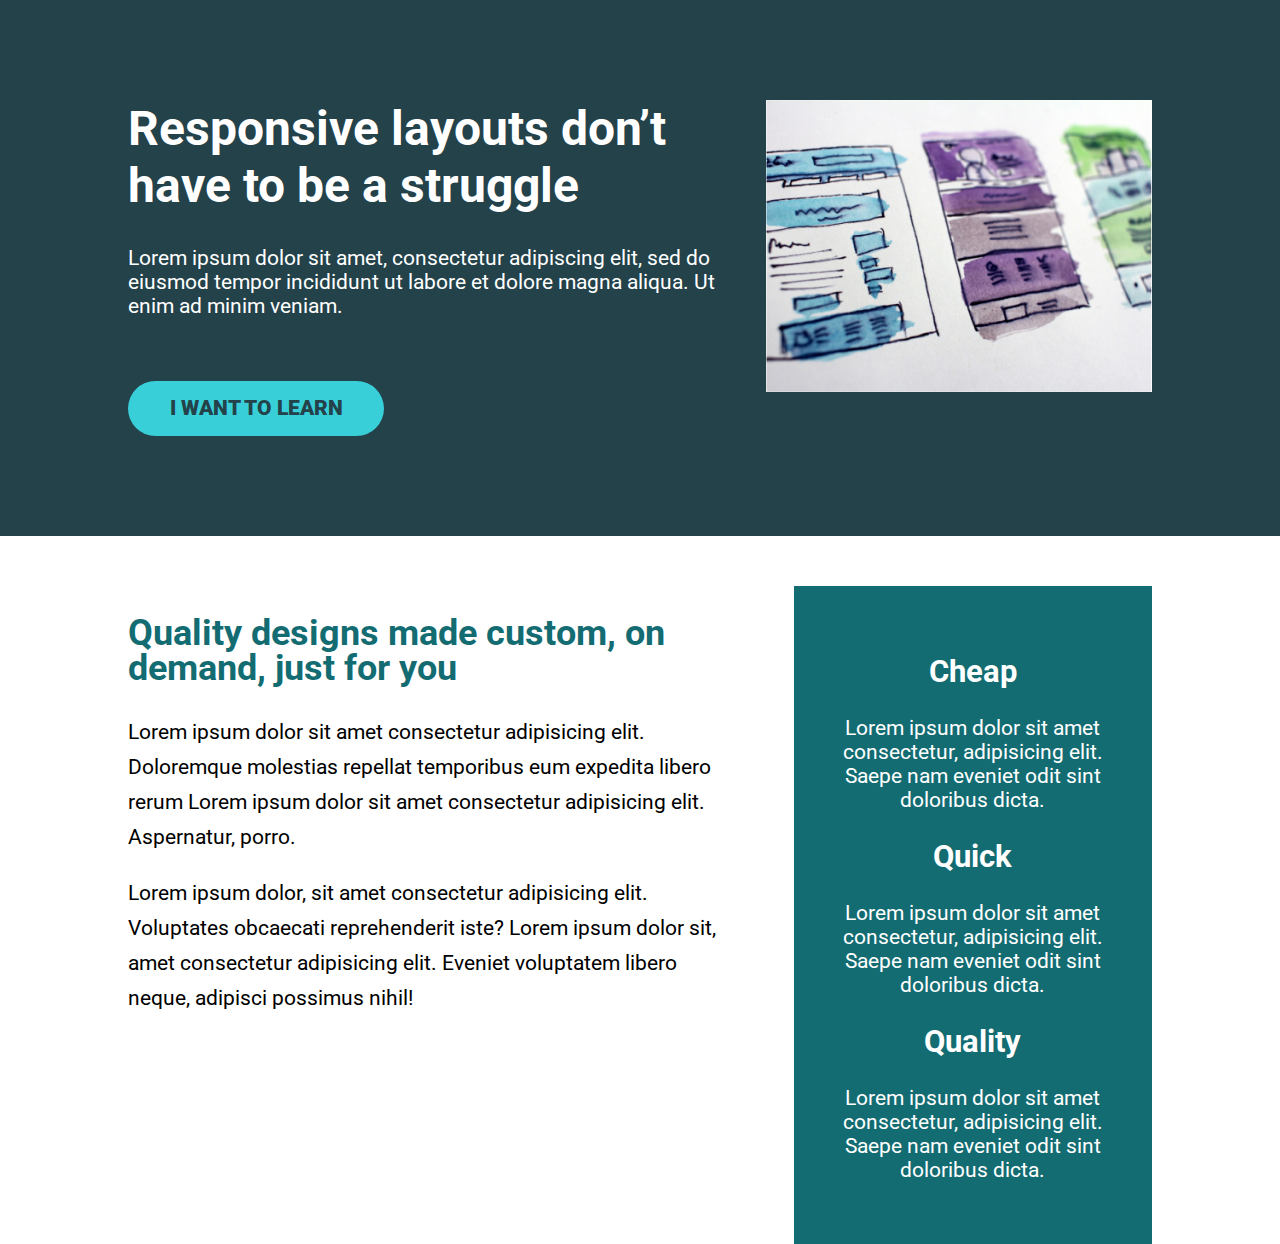
==== Dia - 4/index.html @ 494c9465 "Proyecto día 4 agregado" ====
<!DOCTYPE html>
<html lang="en">
<head>
    <meta charset="UTF-8">
    <meta name="viewport" content="width=device-width, initial-scale=1.0">
    <title>Conquering Rsponsive Layouts</title>
    <link href="https://fonts.googleapis.com/css2?family=Roboto:wght@400;900&display=swap" rel="stylesheet"> 
    <link rel="stylesheet" href="style.css">
</head>
<body>
    <div class="hero">
        <div class="container row">
            <div class="hero__text">
                <h1>Responsive layouts don’t have to be a struggle</h1>
                <p>Lorem ipsum dolor sit amet, consectetur adipiscing elit, sed do eiusmod tempor incididunt ut labore et dolore magna aliqua. Ut enim ad minim veniam.</p>
                <a href="https://courses.kevinpowell.co/" target="_blank" class="btn">I want to learn</a>
            </div>
            <div>
                <img src="/Dia - 4/img/hero-img.jpg" alt="Website sketch">
            </div>
        </div>
    </div> 

    <section class="section-two">
        <div>
            <div class="container row">
                <div class="left-col">
                    <h2>Quality designs made custom, on demand, just for you</h2>
                    <p>Lorem ipsum dolor sit amet consectetur adipisicing elit. Doloremque molestias repellat temporibus eum expedita libero rerum Lorem ipsum dolor sit amet consectetur adipisicing elit. Aspernatur, porro.</p>
                    <p>Lorem ipsum dolor, sit amet consectetur adipisicing elit. Voluptates obcaecati reprehenderit iste? Lorem ipsum dolor sit, amet consectetur adipisicing elit. Eveniet voluptatem libero neque, adipisci possimus nihil!</p>
                </div>
                <div class="right-col">
                    <h2>Cheap</h2>
                    <p>Lorem ipsum dolor sit amet consectetur, adipisicing elit. Saepe nam eveniet odit sint doloribus dicta.</p>
                    <h2>Quick</h2>
                    <p>Lorem ipsum dolor sit amet consectetur, adipisicing elit. Saepe nam eveniet odit sint doloribus dicta.</p>
                    <h2>Quality</h2>
                    <p>Lorem ipsum dolor sit amet consectetur, adipisicing elit. Saepe nam eveniet odit sint doloribus dicta.</p>
                </div>
            </div>
        </div>
    </section>
    

</body>
</html>
---- Dia - 4/style.css ----
/* 
////// For this challenge ///////

- All text is in the text.md file

// Requirements
1. Refer to the design specs for the
   overall layout 
2. The image should line up with
   the sidebar in the section
   below

*/

*, *::before, *::after {
    box-sizing: border-box;
}

body {
    margin: 0;
    font-family: 'Roboto', sans-serif;
    font-size: 1.3rem;
}

img {
    max-width: 100%;
}

h1 {
    font-size: 3rem;
    margin-top: 0;
}

.container {
    width: 80%;
    max-width: 1100px;
    margin: 0 auto;
}

.row {
    /* display: flex => flex container */
    display: flex;
    justify-content: space-between;
    
    /* can't use yet */
    /* gap: 100px; */
}

.col {
    /* these are now flex items */
    width: 100%;
}

.col + .col {
    margin-left: 30px;
}

.hero {
    padding: 100px 0;
    background-color: #23424A;
    color: #FFF;
}

.hero__text { 
    width: 62%;
}

.hero__img {
    width: 32%;
    align-self: flex-start;
}

.hero p {
    margin-bottom: 3em;
}

.btn {
    display: inline-block;
    text-decoration: none;
    text-transform: uppercase; 
    color: #23424A;
    font-weight: 900;
    background-color: #38CFD9;
    padding: .75em 2em;
    border-radius: 100px;
}

.btn:hover,
.btn:focus {
    opacity: .75; 
}

.section-two {
    margin-top: 50px;
}

.right-col {
    color: #fff;
    background-color: #136C72;
    text-align: center;
    padding: 2em;
    width: 35%;
}

.left-col {
    width: 60%;
    line-height: 35px;
}

.left-col h2 {
    color: #136C72;
    font-size: 36px;

}
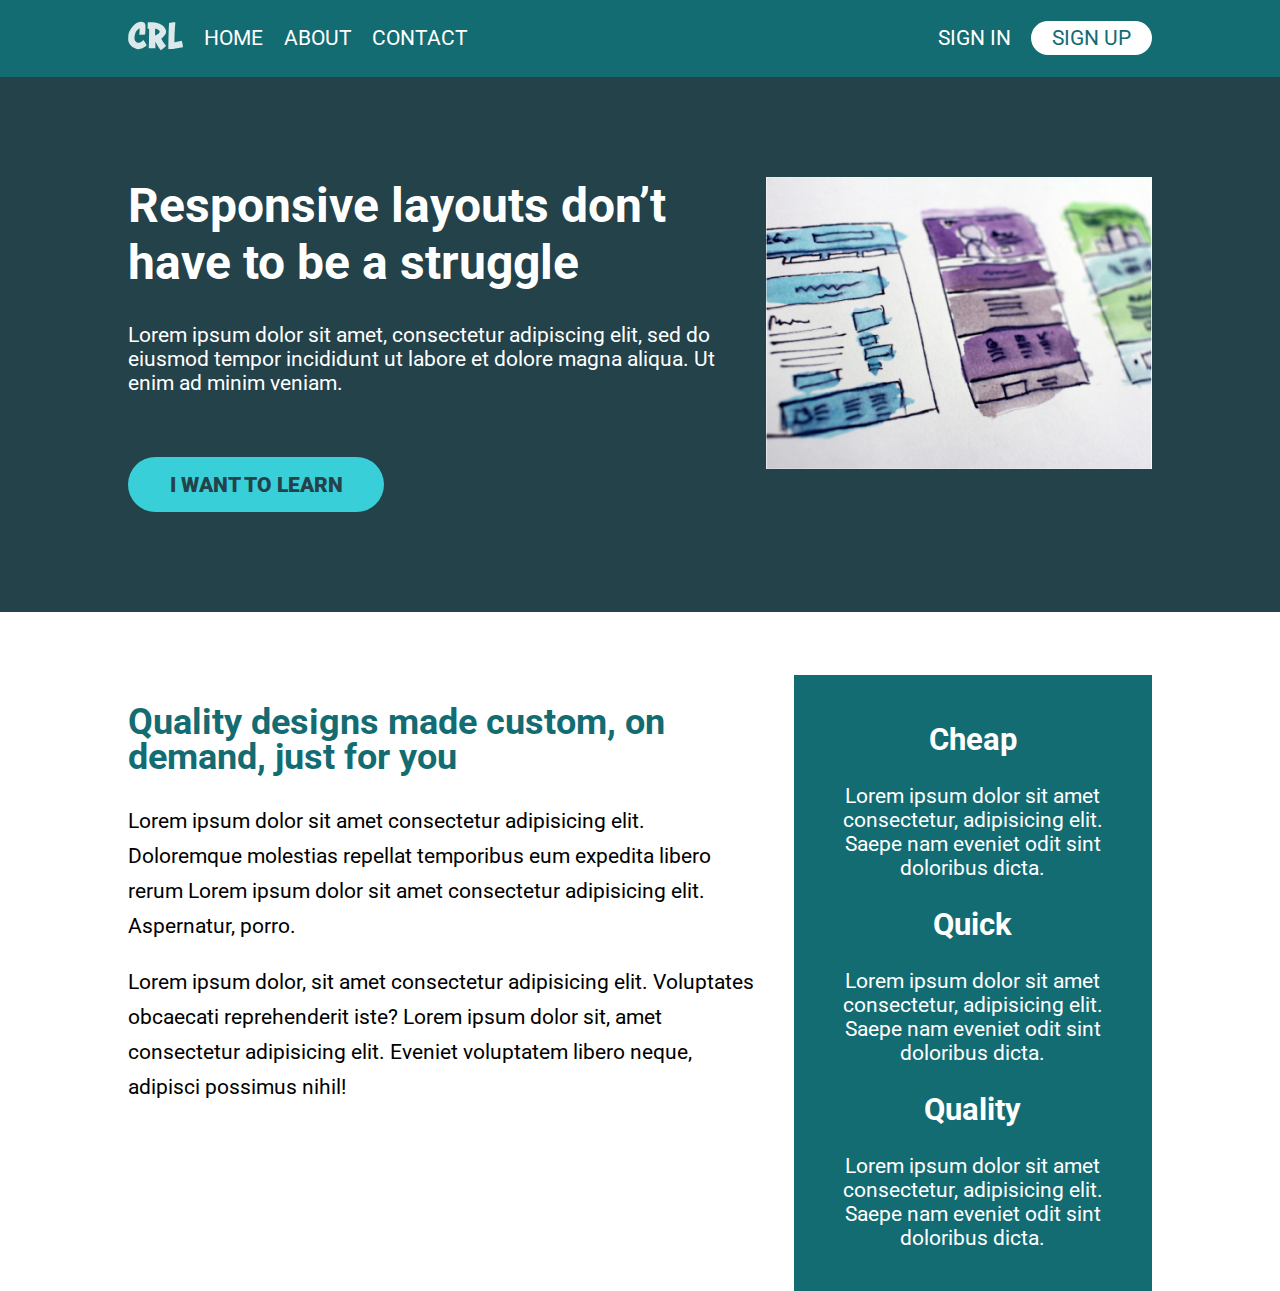
==== commit 1fae69c0: "Dia 4 - Modificado" ====
--- a/Dia - 4/index.html
+++ b/Dia - 4/index.html
@@ -8,6 +8,27 @@
     <link rel="stylesheet" href="style.css">
 </head>
 <body>
+
+    <header>
+        <div class="container row">
+            <a class="logo" href="">
+                <img src="./img/logo.svg" alt="Conquering responsive layouts">
+            </a>
+            <nav class="nav">
+                <ul class="nav__list">
+                    <li></li>
+                    <li class="nav__item"><a href="" class="nav__link">Home</a> </li>
+                    <li class="nav__item"><a href="" class="nav__link">About</a> </li>
+                    <li class="nav__item"><a href="" class="nav__link">Contact</a> </li>
+                </ul>
+                <ul class="nav__list">
+                    <li class="nav__item"><a href="" class="nav__link">Sign In</a> </li>
+                    <li class="nav__item"><a href="" class="nav__link --button">Sign Up</a> </li>
+                </ul>
+            </nav>
+        </div>
+    </header>
+
     <div class="hero">
         <div class="container row">
             <div class="hero__text">
--- a/Dia - 4/style.css
+++ b/Dia - 4/style.css
@@ -1,16 +1,3 @@
-/* 
-////// For this challenge ///////
-
-- All text is in the text.md file
-
-// Requirements
-1. Refer to the design specs for the
-   overall layout 
-2. The image should line up with
-   the sidebar in the section
-   below
-
-*/
 
 *, *::before, *::after {
     box-sizing: border-box;
@@ -24,6 +11,44 @@
 
 img {
     max-width: 100%;
+}
+
+header {
+    background-color: #136C72;
+    padding: 1em 0;
+}
+
+.nav {
+    display: flex;
+    justify-content: space-between;
+    align-items: center;
+    flex-grow: 1;
+    gap: 1em;
+
+}
+
+.nav__list {
+    margin: 0;
+    padding: 0;
+    list-style: none;
+
+    display: flex;
+    gap: 1em;
+}
+
+.nav__link {
+    color: #fff;
+    text-decoration: none;
+    text-transform: uppercase;
+    
+
+}
+
+.--button {
+    background: #fff;
+    color: #136c72;
+    padding: .25em 1em;
+    border-radius: 10em;
 }
 
 h1 {
@@ -46,6 +71,23 @@
     /* gap: 100px; */
 }
 
+.btn {
+    display: inline-block;
+    text-decoration: none;
+    text-transform: uppercase; 
+    color: #23424A;
+    font-weight: 900;
+    background-color: #38CFD9;
+    padding: .75em 2em;
+    border-radius: 100px;
+}
+
+.btn:hover,
+.btn:focus {
+    opacity: .75; 
+}
+
+
 .col {
     /* these are now flex items */
     width: 100%;
@@ -66,7 +108,7 @@
 }
 
 .hero__img {
-    width: 32%;
+    width: 35%;
     align-self: flex-start;
 }
 
@@ -74,36 +116,21 @@
     margin-bottom: 3em;
 }
 
-.btn {
-    display: inline-block;
-    text-decoration: none;
-    text-transform: uppercase; 
-    color: #23424A;
-    font-weight: 900;
-    background-color: #38CFD9;
-    padding: .75em 2em;
-    border-radius: 100px;
-}
-
-.btn:hover,
-.btn:focus {
-    opacity: .75; 
-}
 
 .section-two {
-    margin-top: 50px;
+    margin-top: 3em;
 }
 
 .right-col {
     color: #fff;
     background-color: #136C72;
     text-align: center;
-    padding: 2em;
+    padding: 1em;
     width: 35%;
 }
 
 .left-col {
-    width: 60%;
+    width: 62%;
     line-height: 35px;
 }
 
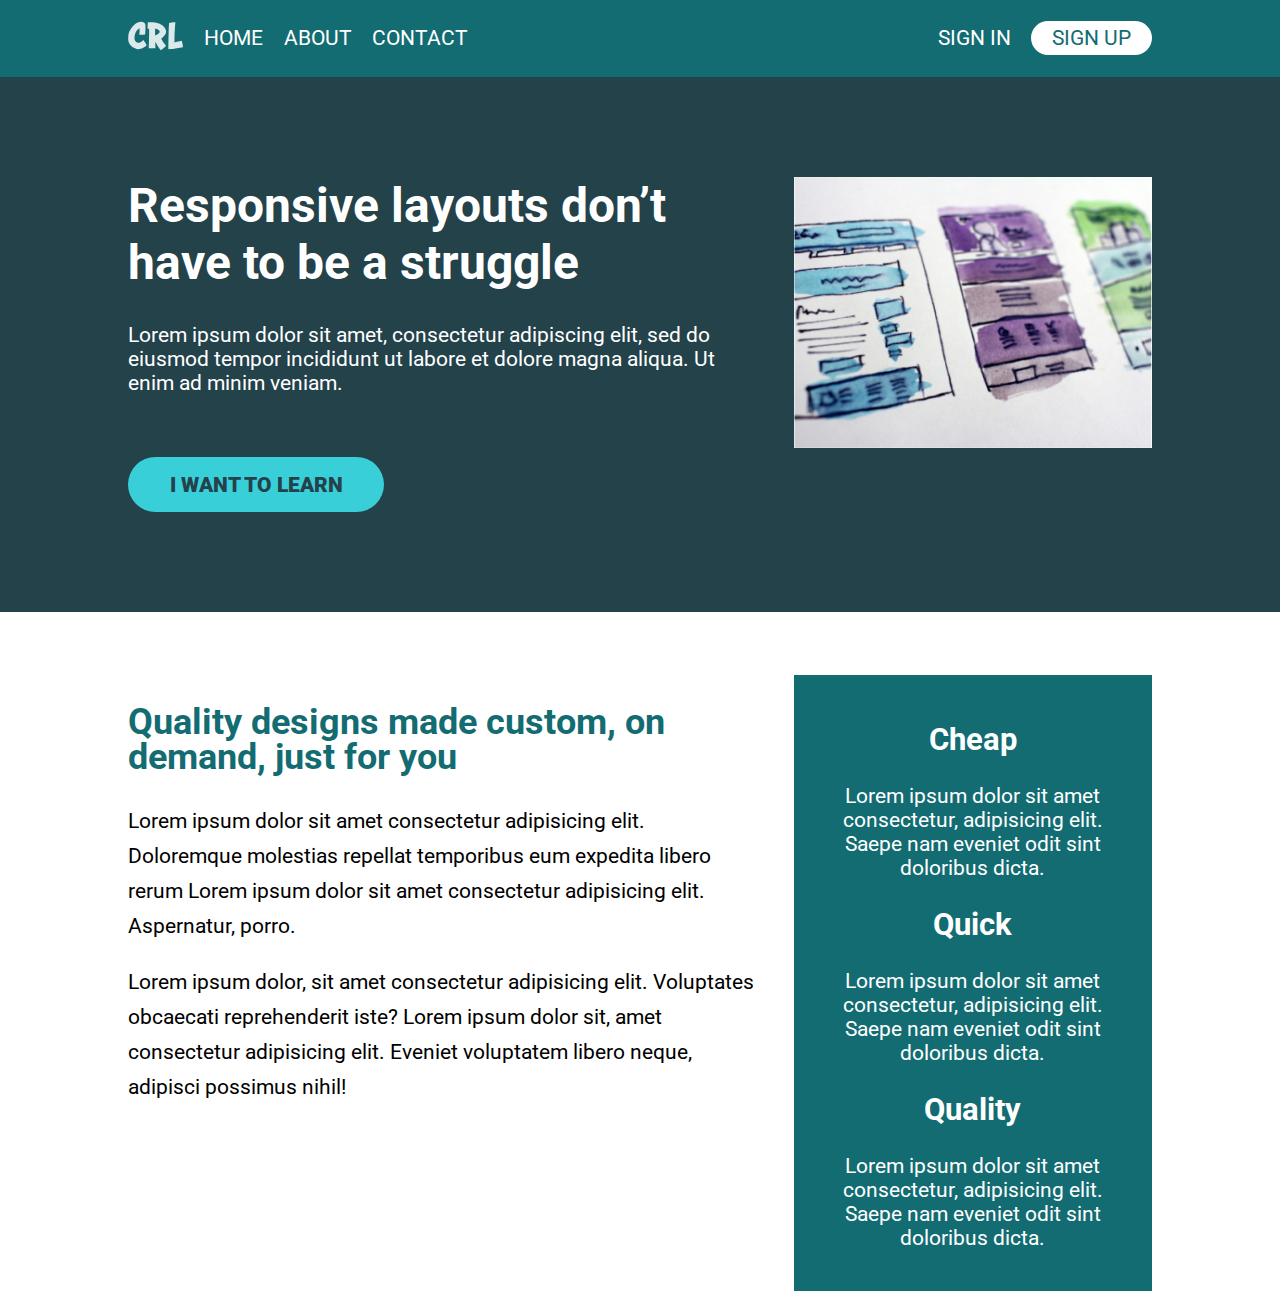
==== commit df799772: "Media Query added to Day - 4" ====
--- a/Dia - 4/index.html
+++ b/Dia - 4/index.html
@@ -36,7 +36,7 @@
                 <p>Lorem ipsum dolor sit amet, consectetur adipiscing elit, sed do eiusmod tempor incididunt ut labore et dolore magna aliqua. Ut enim ad minim veniam.</p>
                 <a href="https://courses.kevinpowell.co/" target="_blank" class="btn">I want to learn</a>
             </div>
-            <div>
+            <div class="hero__img">
                 <img src="/Dia - 4/img/hero-img.jpg" alt="Website sketch">
             </div>
         </div>
--- a/Dia - 4/style.css
+++ b/Dia - 4/style.css
@@ -139,3 +139,18 @@
     font-size: 36px;
 
 }
+
+@media ( max-width: 715px ) {
+
+    .row {
+        display: block;
+    }
+
+    .hero__text, .hero__img, .left-col, .right-col {
+        width: 100%;
+    }
+
+    .hero__img {
+        margin-top: 2em;
+    }
+}